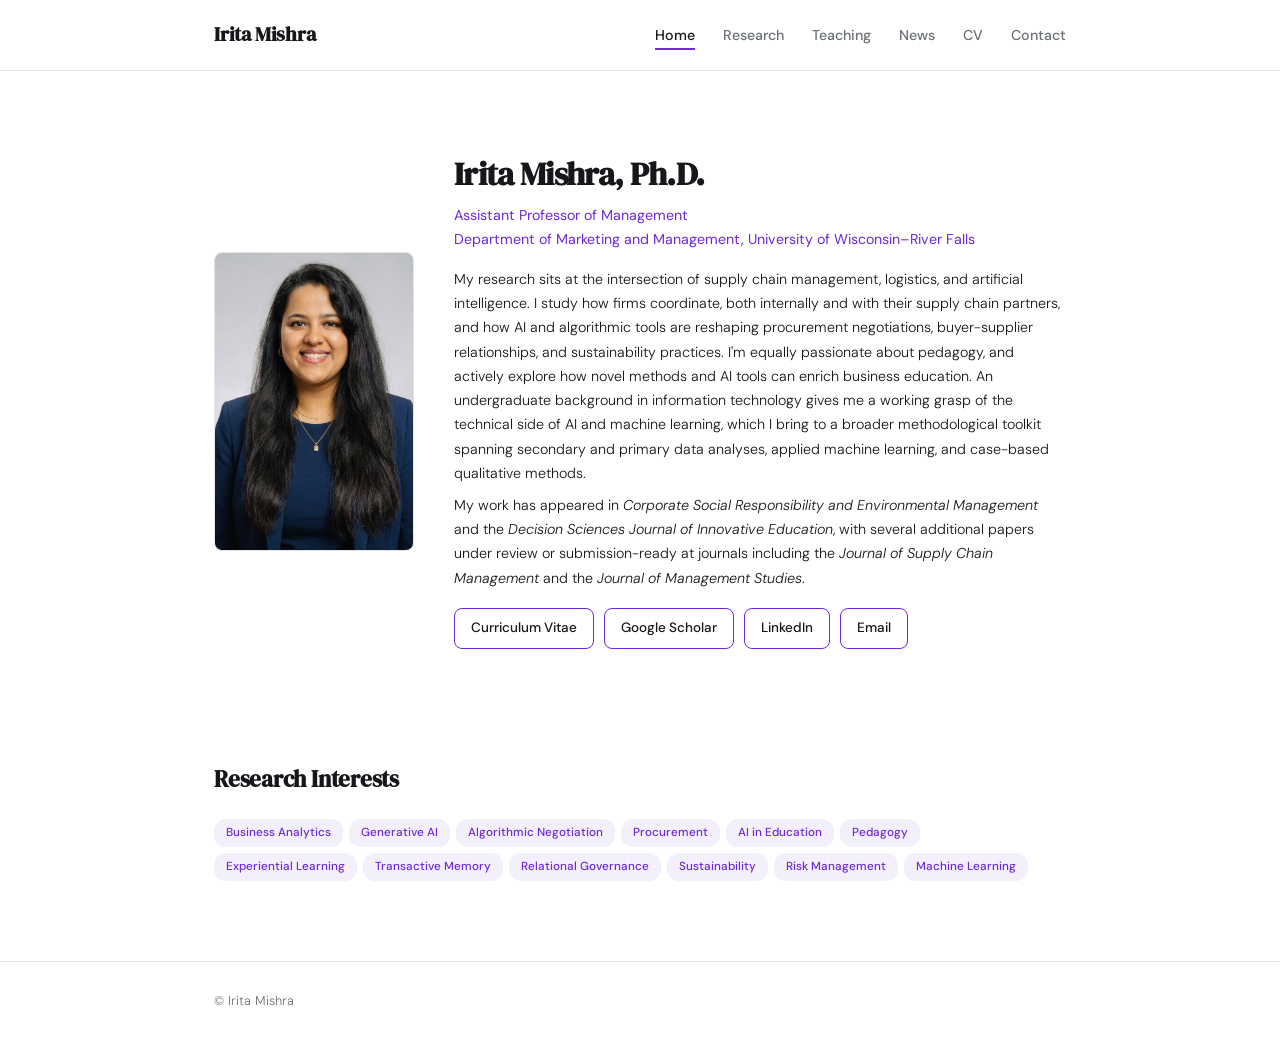
==== index.html @ dc0464f3 "Simplify homepage methods list, drop SEM mention Combine "secondary data analysis, primary data anal" ====
<!DOCTYPE html>
<html lang="en">
<head>
<meta charset="UTF-8">
<meta name="viewport" content="width=device-width, initial-scale=1.0">
<title>Irita Mishra</title>
<meta name="description" content="Irita Mishra, Assistant Professor of Marketing and Management at the University of Wisconsin–River Falls. Research on supply chain governance, transactive memory, and AI in procurement and education.">
<meta property="og:type" content="website">
<meta property="og:url" content="https://iritamishra.com/">
<meta property="og:title" content="Irita Mishra">
<meta property="og:description" content="Assistant Professor of Marketing and Management, University of Wisconsin–River Falls.">
<meta name="twitter:card" content="summary">
<meta name="twitter:title" content="Irita Mishra">
<meta name="twitter:description" content="Assistant Professor of Marketing and Management, University of Wisconsin–River Falls.">
<link rel="preconnect" href="https://fonts.googleapis.com">
<link rel="preconnect" href="https://fonts.gstatic.com" crossorigin>
<link href="https://fonts.googleapis.com/css2?family=DM+Sans:wght@300;400;500;600;700&family=DM+Serif+Display:ital@0;1&display=swap" rel="stylesheet">
<link rel="stylesheet" href="css/style.css">
<link rel="icon" type="image/x-icon" href="images/favicon.ico">
<link rel="icon" type="image/png" sizes="32x32" href="images/favicon-32x32.png">
<link rel="icon" type="image/png" sizes="16x16" href="images/favicon-16x16.png">
<link rel="apple-touch-icon" sizes="180x180" href="images/apple-touch-icon.png">
</head>
<body>

<header class="site-header">
  <div class="wrap">
    <a href="index.html" class="site-title">Irita Mishra</a>
    <button class="nav-toggle" aria-label="Toggle navigation">&#9776;</button>
    <nav class="main-nav">
      <ul>
        <li><a href="index.html" class="active">Home</a></li>
        <li><a href="research.html">Research</a></li>
        <li><a href="teaching.html">Teaching</a></li>
        <li><a href="news.html">News</a></li>
        <li><a href="cv.html">CV</a></li>
        <li><a href="contact.html">Contact</a></li>
      </ul>
    </nav>
  </div>
</header>

<main>
  <div class="wrap">
    <section class="hero">
      <img src="images/portrait.jpg?v=2" alt="Irita Mishra" class="portrait">
      <div>
        <h1>Irita Mishra, Ph.D.</h1>
        <p class="role">Assistant Professor of Management<br>Department of Marketing and Management, University of Wisconsin–River Falls</p>
        <p>
          My research sits at the intersection of supply chain
          management, logistics, and artificial intelligence. I study
          how firms coordinate, both internally and with their supply
          chain partners, and how AI and algorithmic tools are
          reshaping procurement negotiations, buyer-supplier
          relationships, and sustainability practices. I'm equally
          passionate about pedagogy, and actively explore how novel
          methods and AI tools can enrich business education. An
          undergraduate background in information technology gives me
          a working grasp of the technical side of AI and machine
          learning, which I bring to a broader methodological toolkit
          spanning secondary and primary data analyses, applied
          machine learning, and case-based qualitative methods.
        </p>
        <p>
          My work has appeared in <em>Corporate Social Responsibility and
          Environmental Management</em> and the <em>Decision Sciences
          Journal of Innovative Education</em>, with several additional
          papers under review or submission-ready at journals including
          the <em>Journal of Supply Chain Management</em> and the
          <em>Journal of Management Studies</em>.
        </p>
        <div class="links-row">
          <a href="cv.html">Curriculum Vitae</a>
          <a href="https://scholar.google.com/citations?user=cT0lLs0AAAAJ&hl=en" target="_blank" rel="noopener">Google Scholar</a>
          <a href="https://www.linkedin.com/in/iritamishra/" target="_blank" rel="noopener">LinkedIn</a>
          <a href="mailto:iritamishra@gmail.com">Email</a>
        </div>
      </div>
    </section>

    <section>
      <h2 class="section-title">Research Interests</h2>
      <div class="tag-row">
        <span class="tag">Business Analytics</span>
        <span class="tag">Generative AI</span>
        <span class="tag">Algorithmic Negotiation</span>
        <span class="tag">Procurement</span>
        <span class="tag">AI in Education</span>
        <span class="tag">Pedagogy</span>
        <span class="tag">Experiential Learning</span>
        <span class="tag">Transactive Memory</span>
        <span class="tag">Relational Governance</span>
        <span class="tag">Sustainability</span>
        <span class="tag">Risk Management</span>
        <span class="tag">Machine Learning</span>
      </div>
    </section>
  </div>
</main>

<footer>
  <div class="wrap">
    &copy; Irita Mishra
  </div>
</footer>

<script src="js/main.js"></script>
</body>
</html>
---- css/style.css ----
/* ---------- Design tokens ---------- */
:root {
  --bg: #ffffff;
  --bg-alt: #f6f6f7;         /* light grey, for neutral highlights */
  --bg-purple: #f4f0fb;      /* light purple, for accent highlights */
  --bg-card: #ffffff;
  --text: #16171a;
  --text-muted: #6b6f76;
  --accent: #6d28d9;      /* muted purple, editable */
  --accent-dark: #591db8;
  --border: #e4e5e8;
  --border-card: #e0d4f7;
  --serif: "DM Serif Display", Georgia, "Times New Roman", serif;
  --sans: "DM Sans", -apple-system, BlinkMacSystemFont, "Segoe UI", Helvetica, Arial, sans-serif;
  --max-width: 900px;
  --radius: 10px;
}

* {
  box-sizing: border-box;
  -webkit-tap-highlight-color: transparent;
  tap-highlight-color: transparent;
}

a, button, summary, details, .news-item, .pub-item, .course-item, .research-item {
  -webkit-tap-highlight-color: transparent;
}

a:focus:not(:focus-visible),
button:focus:not(:focus-visible) {
  outline: none;
}

html { scroll-behavior: smooth; font-size: 15px; }

body {
  margin: 0;
  background: var(--bg);
  color: var(--text);
  font-family: var(--sans);
  font-weight: 300;
  font-size: 0.95rem;
  line-height: 1.7;
  -webkit-font-smoothing: antialiased;
}

.wrap {
  max-width: var(--max-width);
  margin: 0 auto;
  padding: 0 24px;
}

a {
  color: var(--accent);
}

.eyebrow {
  display: block;
  font-family: var(--sans);
  font-size: 0.72rem;
  font-weight: 600;
  letter-spacing: 0.08em;
  text-transform: uppercase;
  color: var(--accent);
  margin: 0 0 10px;
}

/* ---------- Header / nav ---------- */
header.site-header {
  border-bottom: 1px solid var(--border);
  background: var(--bg);
  position: sticky;
  top: 0;
  z-index: 10;
}

.site-header .wrap {
  display: flex;
  align-items: center;
  justify-content: space-between;
  padding-top: 18px;
  padding-bottom: 18px;
}

.site-title {
  font-family: var(--serif);
  font-size: 1.32rem;
  font-weight: 700;
  color: var(--text);
  text-decoration: none;
  letter-spacing: -0.01em;
}

nav.main-nav ul {
  list-style: none;
  display: flex;
  gap: 28px;
  margin: 0;
  padding: 0;
}

nav.main-nav a {
  text-decoration: none;
  color: var(--text-muted);
  font-size: 0.95rem;
  font-weight: 500;
  padding-bottom: 4px;
  border-bottom: 2px solid transparent;
  transition: color 0.15s ease, border-color 0.15s ease;
}

nav.main-nav a:hover,
nav.main-nav a.active {
  color: var(--text);
  border-bottom-color: var(--accent);
}

.nav-toggle {
  display: none;
  background: none;
  border: none;
  font-size: 1.5rem;
  cursor: pointer;
  color: var(--text);
}

/* ---------- Hero (home page) ---------- */
.hero {
  padding: 64px 0 48px;
  display: grid;
  grid-template-columns: 200px 1fr;
  gap: 40px;
  align-items: center;
}

.hero img.portrait {
  width: 200px;
  height: auto;
  border-radius: 8px;
  object-fit: contain;
  background: var(--bg-alt);
  border: 1px solid var(--border);
}

.hero h1 {
  font-family: var(--serif);
  font-weight: 700;
  font-size: 2.2rem;
  margin: 0 0 10px;
  line-height: 1.15;
  letter-spacing: -0.02em;
}

.hero .role {
  color: var(--accent);
  font-size: 0.95rem;
  font-weight: 400;
  margin: 0 0 16px;
}

.hero p {
  margin: 0 0 8px;
}

.links-row {
  margin-top: 18px;
  display: flex;
  flex-wrap: wrap;
  gap: 10px;
}

.links-row a {
  display: inline-block;
  font-size: 0.9rem;
  font-weight: 500;
  text-decoration: none;
  color: var(--text);
  background: var(--bg);
  border: 1.5px solid var(--accent);
  padding: 8px 16px;
  border-radius: 8px;
  transition: background 0.2s ease, transform 0.2s ease, box-shadow 0.2s ease;
}

.links-row a:hover {
  background: var(--bg-purple);
  transform: translateY(-3px);
  box-shadow: 0 8px 16px rgba(109, 40, 217, 0.15);
}

.links-row a:active {
  background: var(--bg-purple);
  transform: translateY(-1px);
}

/* ---------- Section styling ---------- */
main {
  padding: 20px 0 80px;
}

section + section {
  margin-top: 64px;
}

h2.section-title {
  font-family: var(--serif);
  font-weight: 700;
  font-size: 1.5rem;
  margin: 0 0 20px;
  letter-spacing: -0.01em;
}

.section-intro {
  color: var(--text-muted);
  margin: 14px 0 24px;
  max-width: 640px;
}

.page-header {
  padding: 28px 0 16px;
}

.page-header h1 {
  font-family: var(--serif);
  font-weight: 700;
  font-size: 1.9rem;
  margin: 0 0 12px;
  letter-spacing: -0.02em;
}

.page-header p {
  color: var(--text-muted);
  max-width: 640px;
}

.tag-row {
  margin-top: 10px;
  display: flex;
  flex-wrap: wrap;
  gap: 6px;
}

.tag {
  font-size: 0.78rem;
  font-weight: 500;
  color: var(--accent);
  background: var(--bg-purple);
  padding: 4px 12px;
  border-radius: 12px;
}


/* ---------- Publications ---------- */
.pub-year {
  font-family: var(--serif);
  font-weight: 700;
  font-size: 1.1rem;
  color: var(--text);
  margin: 32px 0 10px;
}

.pub-year:first-of-type { margin-top: 0; }

.pub-item {
  padding: 22px 26px;
  margin-bottom: 14px;
  background: var(--bg-card);
  border: 1px solid var(--border-card);
  border-radius: var(--radius);
  transition: border-color 0.2s ease, box-shadow 0.2s ease, transform 0.2s ease;
}

.pub-item:hover {
  border-color: var(--accent);
  box-shadow: 0 10px 22px rgba(109, 40, 217, 0.14);
  transform: translateY(-4px);
}

.pub-item:last-child { margin-bottom: 0; }

.pub-item .pub-title {
  font-family: var(--serif);
  font-weight: 700;
  font-size: 0.98rem;
  margin: 0 0 6px;
}

.pub-item .pub-meta {
  color: var(--text-muted);
  font-size: 0.92rem;
  margin: 0 0 6px;
}

.pub-item .pub-links {
  margin-top: 10px;
}

.pub-item .pub-links a {
  display: inline-block;
  font-size: 0.82rem;
  font-weight: 500;
  margin-right: 10px;
  color: var(--accent);
  background: var(--bg-purple);
  text-decoration: none;
  padding: 5px 12px;
  border-radius: 6px;
  transition: background 0.15s ease;
}

.pub-item .pub-links a:hover { background: var(--accent); color: #ffffff; text-decoration: none; }

details.abstract summary {
  cursor: pointer;
  list-style: none;
}

details.abstract summary::-webkit-details-marker {
  display: none;
}

details.abstract summary::marker {
  display: none;
}

.pub-item details.abstract summary .pub-title {
  margin-bottom: 4px;
}

.course-item details.abstract summary h3 {
  margin-bottom: 4px;
}

details.abstract .dropdown-arrow {
  display: inline-flex;
  align-items: center;
  justify-content: center;
  width: 20px;
  height: 20px;
  margin-left: 8px;
  vertical-align: middle;
  border-radius: 50%;
  background: rgba(109, 40, 217, 0.1);
  color: var(--accent);
  transition: transform 0.15s ease, background 0.15s ease;
}

details.abstract .dropdown-arrow svg {
  width: 11px;
  height: 11px;
  fill: none;
  stroke: currentColor;
  stroke-width: 2.2;
  stroke-linecap: round;
  stroke-linejoin: round;
}

details.abstract summary:hover .dropdown-arrow {
  background: rgba(109, 40, 217, 0.18);
}

details.abstract[open] .dropdown-arrow {
  transform: rotate(180deg);
}

details.abstract .abstract-body {
  margin-top: 8px;
}

details.abstract .abstract-body p {
  margin: 0;
  color: var(--text-muted);
  font-size: 0.92rem;
}

.pub-status {
  display: inline-block;
  font-size: 0.75rem;
  padding: 2px 8px;
  border-radius: 10px;
  background: var(--bg-alt);
  color: var(--text-muted);
  margin-left: 8px;
}

/* ---------- Teaching ---------- */
.course-grid {
  display: grid;
  grid-template-columns: 1fr 1fr;
  gap: 16px 20px;
}

.course-item {
  padding: 18px 24px;
  margin-bottom: 12px;
  background: var(--bg-card);
  border: 1px solid var(--border-card);
  border-radius: var(--radius);
  transition: border-color 0.2s ease, box-shadow 0.2s ease, transform 0.2s ease;
}

.course-grid .course-item { margin-bottom: 0; }

.course-item:hover {
  border-color: var(--accent);
  box-shadow: 0 10px 22px rgba(109, 40, 217, 0.14);
  transform: translateY(-4px);
}

.course-item:last-child { margin-bottom: 0; }

.course-item h3 {
  font-family: var(--serif);
  font-weight: 700;
  margin: 0 0 4px;
  font-size: 0.98rem;
}

.course-item .course-meta {
  color: var(--text-muted);
  font-size: 0.9rem;
}

/* ---------- CV page ---------- */
.cv-block {
  margin-bottom: 28px;
  padding: 28px 32px;
  background: var(--bg-card);
  border: 1px solid var(--border-card);
  border-radius: var(--radius);
}

.cv-block h2.section-title { margin-bottom: 6px; }

.cv-entry {
  display: grid;
  grid-template-columns: 195px 1fr;
  gap: 16px;
  padding: 14px 0;
  border-top: 1px solid var(--border);
}

.cv-block .cv-entry:first-of-type { border-top: none; }

.cv-entry .cv-date {
  display: inline-block;
  align-self: start;
  width: fit-content;
  max-width: 100%;
  color: var(--accent-dark);
  background: var(--bg-purple);
  font-size: 0.78rem;
  font-weight: 600;
  line-height: 1.3;
  padding: 5px 12px;
  border-radius: 999px;
  white-space: nowrap;
}

.cv-entry .cv-detail {
  min-width: 0;
}

.cv-entry .cv-detail:has(.cv-logo) {
  display: flex;
  align-items: flex-start;
  gap: 14px;
}

.cv-entry .cv-detail .cv-logo {
  width: 56px;
  height: 56px;
  object-fit: contain;
  flex-shrink: 0;
  border-radius: 6px;
  border: 1px solid var(--border);
  background: #ffffff;
  padding: 4px;
}

.cv-entry .cv-detail .cv-detail-text { flex: 1; min-width: 0; }

.cv-entry .cv-detail-text strong,
.cv-entry .cv-detail > strong {
  display: block;
  font-weight: 600;
  margin-bottom: 3px;
}

.cv-entry .cv-detail ul.cv-list {
  margin: 0;
  padding: 0;
  list-style: none;
}

.cv-entry .cv-detail ul.cv-list li {
  position: relative;
  padding-left: 16px;
  margin-bottom: 7px;
  color: var(--text-muted);
  font-size: 0.92rem;
  line-height: 1.5;
}

.cv-entry .cv-detail ul.cv-list li:last-child { margin-bottom: 0; }

.cv-entry .cv-detail ul.cv-list li::before {
  content: "";
  position: absolute;
  left: 0;
  top: 0.55em;
  width: 5px;
  height: 5px;
  border-radius: 50%;
  background: var(--accent);
}

.cv-entry .cv-detail-text span,
.cv-entry .cv-detail > span {
  display: block;
  color: var(--text-muted);
  font-size: 0.92rem;
  line-height: 1.5;
}

.download-btn {
  display: inline-block;
  margin-top: 6px;
  background: var(--accent);
  color: #fff;
  text-decoration: none;
  padding: 10px 22px;
  border-radius: 8px;
  font-weight: 500;
  font-size: 0.92rem;
  transition: background 0.2s ease, transform 0.2s ease, box-shadow 0.2s ease;
}

.download-btn:hover {
  background: var(--accent-dark);
  transform: translateY(-3px);
  box-shadow: 0 8px 16px rgba(109, 40, 217, 0.25);
}

.download-btn:active { transform: translateY(-1px); }

/* ---------- Contact ---------- */
.contact-grid {
  display: grid;
  grid-template-columns: 1fr 1fr;
  gap: 32px;
}

.contact-grid h3 {
  font-family: var(--sans);
  margin: 0 0 8px;
  color: var(--accent);
  text-transform: uppercase;
  letter-spacing: 0.08em;
  font-weight: 600;
  font-size: 0.72rem;
}

.contact-grid p { margin: 0 0 4px; }

/* ---------- News ---------- */
.news-item {
  display: flex;
  gap: 20px;
  padding: 22px 24px;
  margin-bottom: 14px;
  background: var(--bg-card);
  border: 1px solid var(--border-card);
  border-radius: var(--radius);
  transition: border-color 0.2s ease, box-shadow 0.2s ease, transform 0.2s ease;
}

.news-item:hover {
  border-color: var(--accent);
  box-shadow: 0 10px 22px rgba(109, 40, 217, 0.14);
  transform: translateY(-4px);
}

.news-item:last-child { margin-bottom: 0; }

.news-item .news-thumb {
  width: 100px;
  height: 100px;
  flex-shrink: 0;
  border-radius: 8px;
  object-fit: cover;
  padding: 8px;
  background: var(--bg-alt);
  border: 1px solid var(--border);
}

.news-item .news-thumb.news-thumb-logo {
  object-fit: contain;
  padding: 16px;
  background: #ffffff;
}

.news-item .news-body { flex: 1; min-width: 0; }

.news-item .news-date {
  display: block;
  color: var(--text-muted);
  font-size: 0.82rem;
  margin-bottom: 4px;
}

.news-item h3 {
  font-family: var(--serif);
  font-weight: 700;
  margin: 0 0 6px;
  font-size: 1.02rem;
}

.news-item p {
  margin: 0 0 8px;
  color: var(--text-muted);
}

.news-item .news-link {
  font-size: 0.85rem;
  text-decoration: none;
}

.news-item .news-link:hover { text-decoration: underline; }

/* ---------- Footer ---------- */
footer {
  border-top: 1px solid var(--border);
  padding: 28px 0;
  color: var(--text-muted);
  font-size: 0.85rem;
}

/* ---------- Responsive ---------- */
@media (max-width: 640px) {
  .hero {
    grid-template-columns: 1fr;
    text-align: center;
    padding-top: 40px;
  }
  .hero img.portrait { margin: 0 auto; }
  .hero h1 { font-size: 1.7rem; }
  .page-header h1 { font-size: 1.55rem; }
  .links-row { justify-content: center; }

  .nav-toggle { display: block; }

  nav.main-nav {
    position: absolute;
    top: 100%;
    left: 0;
    right: 0;
    background: var(--bg);
    border-bottom: 1px solid transparent;
    max-height: 0;
    overflow: hidden;
    opacity: 0;
    transform: translateY(-6px);
    pointer-events: none;
    transition: max-height 0.35s cubic-bezier(0.4, 0, 0.2, 1),
                opacity 0.25s ease,
                transform 0.3s cubic-bezier(0.4, 0, 0.2, 1),
                border-color 0.35s ease;
  }

  nav.main-nav.open {
    max-height: 320px;
    opacity: 1;
    transform: translateY(0);
    pointer-events: auto;
    border-bottom-color: var(--border);
  }

  nav.main-nav ul {
    flex-direction: column;
    padding: 12px 24px 20px;
    gap: 16px;
  }

  .cv-entry { grid-template-columns: 1fr; gap: 2px; }
  .cv-entry .cv-date { margin-bottom: 8px; }

  .course-grid { display: block; }
  .course-grid .course-item { margin-bottom: 12px; }
  .course-grid .course-item:last-child { margin-bottom: 0; }
  .contact-grid { grid-template-columns: 1fr; }

  .news-item { flex-direction: column; }
  .news-item .news-thumb { width: 100%; height: auto; aspect-ratio: 1 / 1; }
  .news-item .news-thumb.news-thumb-logo { width: 160px; height: 100px; aspect-ratio: auto; }
}
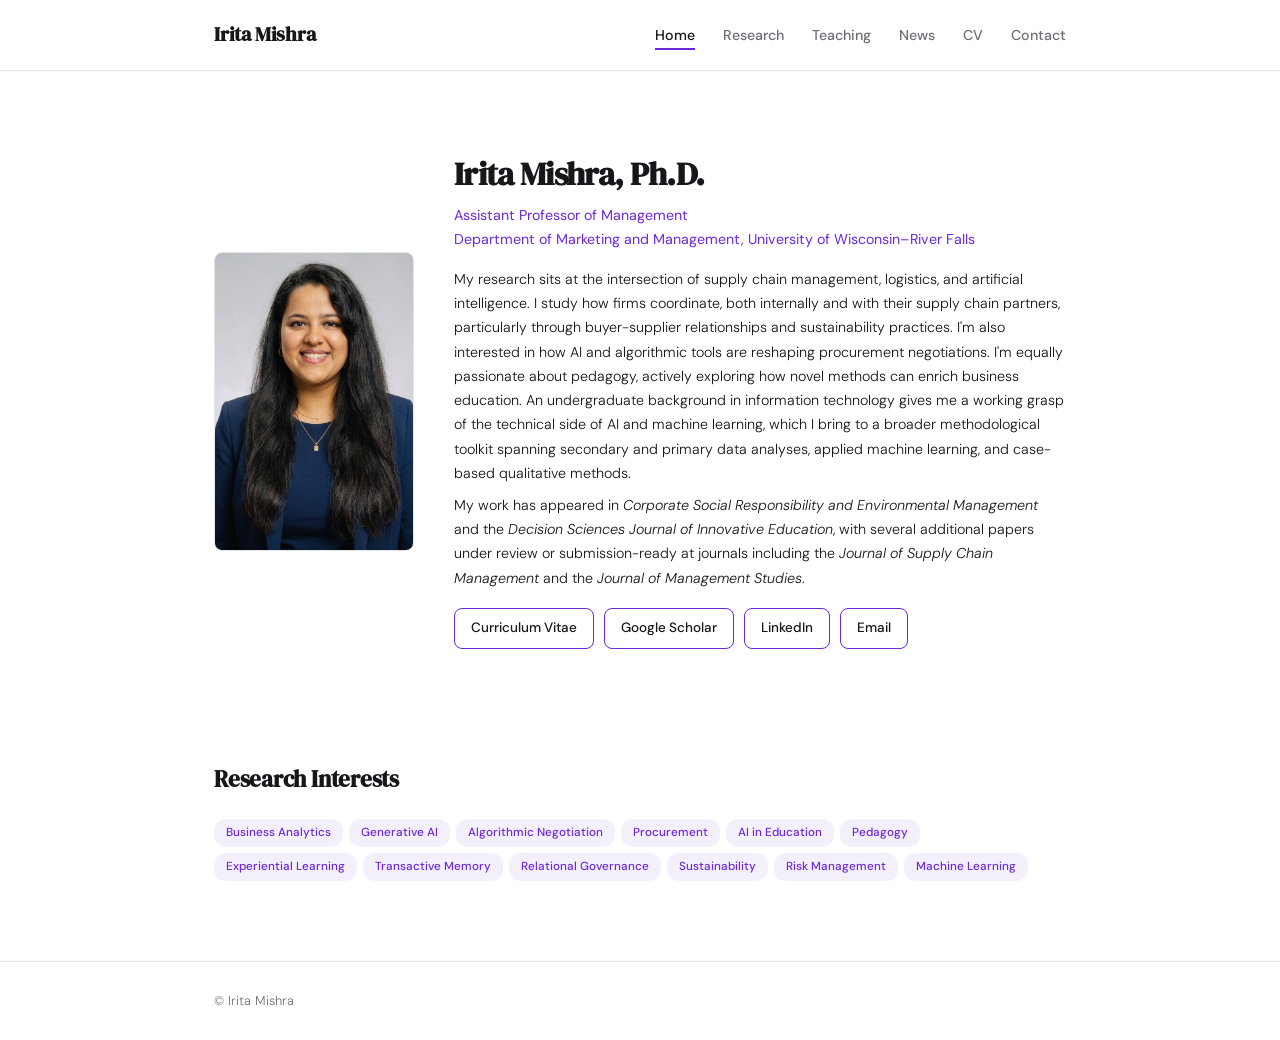
==== commit 7833e422: "Split homepage intro sentence, trim redundant AI mentions - Split the firm-coordination/AI-procureme" ====
--- a/index.html
+++ b/index.html
@@ -51,16 +51,17 @@
           My research sits at the intersection of supply chain
           management, logistics, and artificial intelligence. I study
           how firms coordinate, both internally and with their supply
-          chain partners, and how AI and algorithmic tools are
-          reshaping procurement negotiations, buyer-supplier
-          relationships, and sustainability practices. I'm equally
-          passionate about pedagogy, and actively explore how novel
-          methods and AI tools can enrich business education. An
-          undergraduate background in information technology gives me
-          a working grasp of the technical side of AI and machine
-          learning, which I bring to a broader methodological toolkit
-          spanning secondary and primary data analyses, applied
-          machine learning, and case-based qualitative methods.
+          chain partners, particularly through buyer-supplier
+          relationships and sustainability practices. I'm also
+          interested in how AI and algorithmic tools are reshaping
+          procurement negotiations. I'm equally passionate about
+          pedagogy, actively exploring how novel methods can enrich
+          business education. An undergraduate background in
+          information technology gives me a working grasp of the
+          technical side of AI and machine learning, which I bring to
+          a broader methodological toolkit spanning secondary and
+          primary data analyses, applied machine learning, and
+          case-based qualitative methods.
         </p>
         <p>
           My work has appeared in <em>Corporate Social Responsibility and
--- a/css/style.css
+++ b/css/style.css
@@ -438,6 +438,7 @@
   gap: 16px;
   padding: 14px 0;
   border-top: 1px solid var(--border);
+  scroll-margin-top: 84px;
 }
 
 .cv-block .cv-entry:first-of-type { border-top: none; }
@@ -548,20 +549,46 @@
 .contact-grid {
   display: grid;
   grid-template-columns: 1fr 1fr;
-  gap: 32px;
-}
-
-.contact-grid h3 {
+  gap: 20px;
+  align-items: start;
+}
+
+.contact-col {
+  display: flex;
+  flex-direction: column;
+  gap: 20px;
+}
+
+.contact-card {
+  padding: 28px 32px;
+  background: var(--bg-card);
+  border: 1px solid var(--border-card);
+  border-radius: var(--radius);
+  transition: border-color 0.2s ease, box-shadow 0.2s ease, transform 0.2s ease;
+}
+
+.contact-card:hover {
+  border-color: var(--accent);
+  box-shadow: 0 10px 22px rgba(109, 40, 217, 0.14);
+  transform: translateY(-4px);
+}
+
+.contact-card h3 {
+  display: inline-block;
   font-family: var(--sans);
-  margin: 0 0 8px;
-  color: var(--accent);
+  margin: 0 0 14px;
+  color: var(--accent-dark);
+  background: var(--bg-purple);
   text-transform: uppercase;
   letter-spacing: 0.08em;
   font-weight: 600;
   font-size: 0.72rem;
-}
-
-.contact-grid p { margin: 0 0 4px; }
+  padding: 5px 12px;
+  border-radius: 999px;
+}
+
+.contact-card p { margin: 0 0 4px; }
+.contact-card p:last-child { margin-bottom: 0; }
 
 /* ---------- News ---------- */
 .news-item {
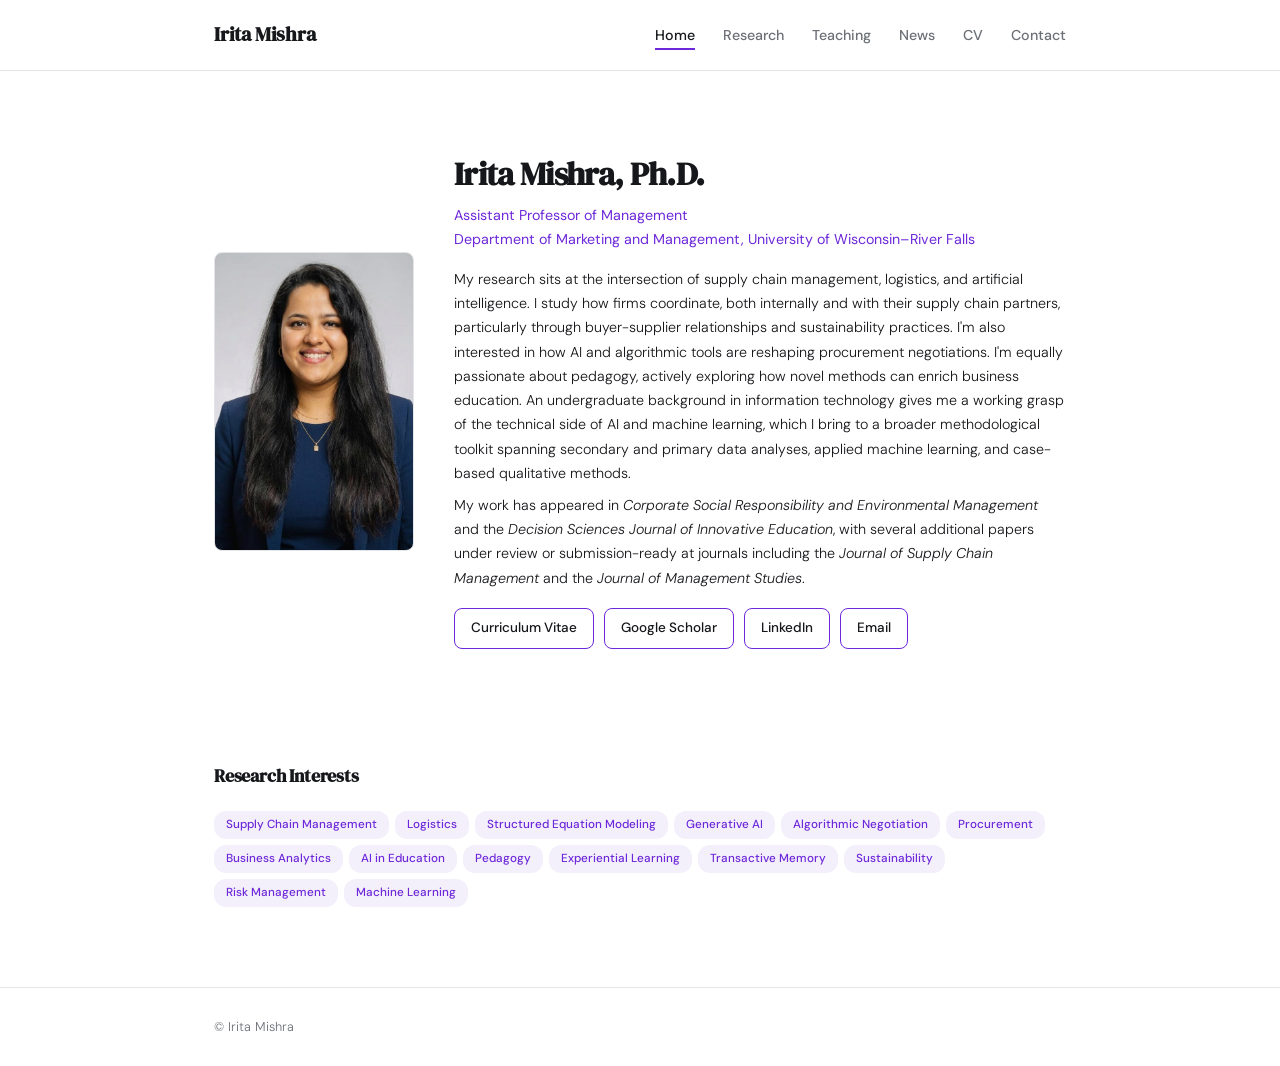
==== commit 9596d332: "Shrink subheadings; update Research Interests pills - h2.section-title (Education, Research Interest" ====
--- a/index.html
+++ b/index.html
@@ -83,15 +83,17 @@
     <section>
       <h2 class="section-title">Research Interests</h2>
       <div class="tag-row">
-        <span class="tag">Business Analytics</span>
+        <span class="tag">Supply Chain Management</span>
+        <span class="tag">Logistics</span>
+        <span class="tag">Structured Equation Modeling</span>
         <span class="tag">Generative AI</span>
         <span class="tag">Algorithmic Negotiation</span>
         <span class="tag">Procurement</span>
+        <span class="tag">Business Analytics</span>
         <span class="tag">AI in Education</span>
         <span class="tag">Pedagogy</span>
         <span class="tag">Experiential Learning</span>
         <span class="tag">Transactive Memory</span>
-        <span class="tag">Relational Governance</span>
         <span class="tag">Sustainability</span>
         <span class="tag">Risk Management</span>
         <span class="tag">Machine Learning</span>
--- a/css/style.css
+++ b/css/style.css
@@ -205,7 +205,7 @@
 h2.section-title {
   font-family: var(--serif);
   font-weight: 700;
-  font-size: 1.5rem;
+  font-size: 1.2rem;
   margin: 0 0 20px;
   letter-spacing: -0.01em;
 }
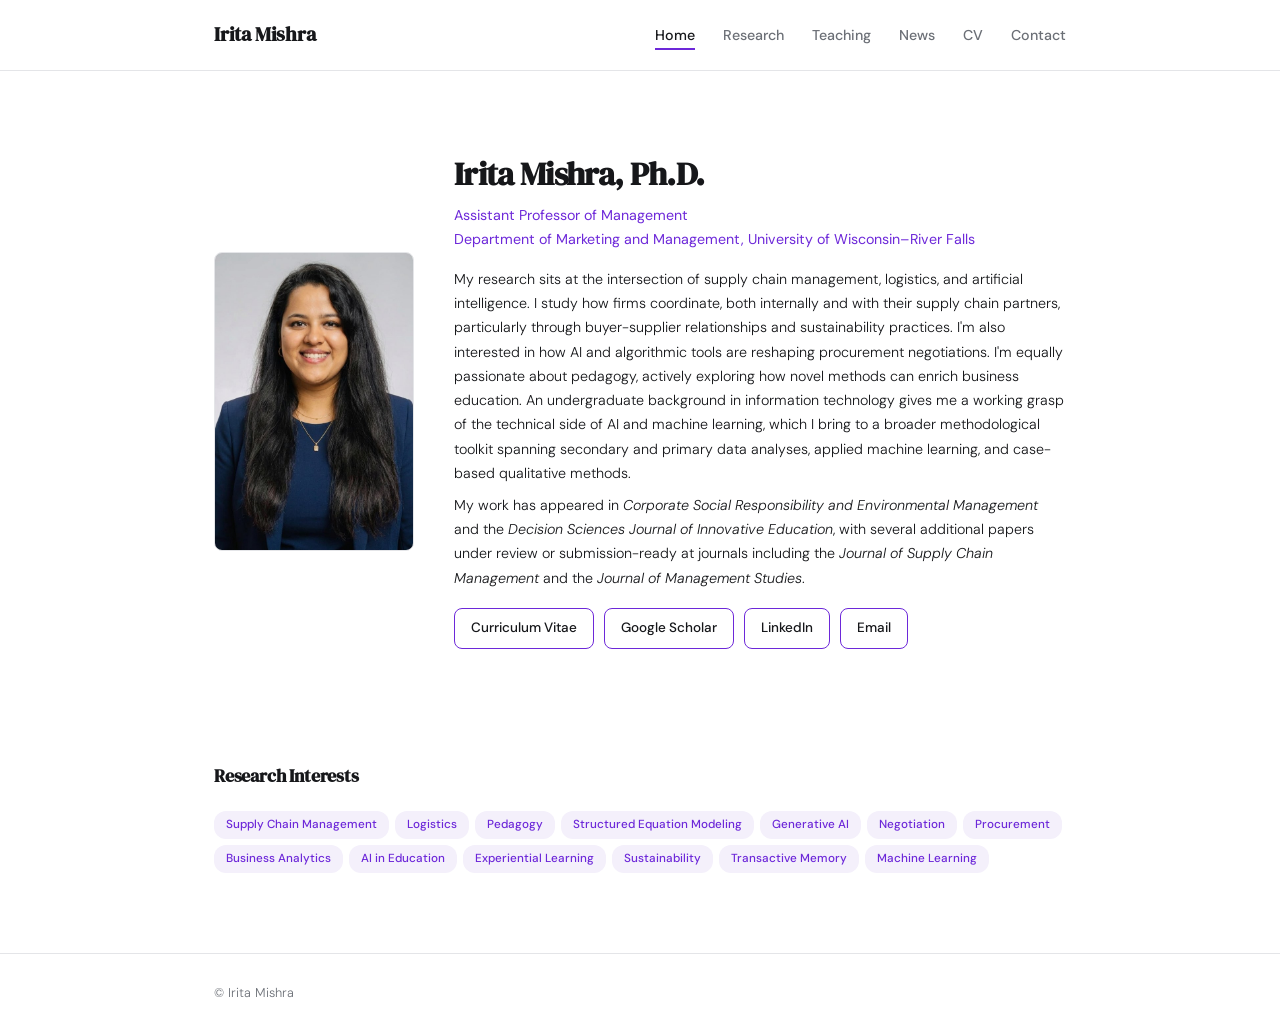
==== commit 4d20ca53: "Reorder and trim Research Interests pills further - Remove Risk Management - Rename "Algorithmic Neg" ====
--- a/index.html
+++ b/index.html
@@ -85,17 +85,16 @@
       <div class="tag-row">
         <span class="tag">Supply Chain Management</span>
         <span class="tag">Logistics</span>
+        <span class="tag">Pedagogy</span>
         <span class="tag">Structured Equation Modeling</span>
         <span class="tag">Generative AI</span>
-        <span class="tag">Algorithmic Negotiation</span>
+        <span class="tag">Negotiation</span>
         <span class="tag">Procurement</span>
         <span class="tag">Business Analytics</span>
         <span class="tag">AI in Education</span>
-        <span class="tag">Pedagogy</span>
         <span class="tag">Experiential Learning</span>
+        <span class="tag">Sustainability</span>
         <span class="tag">Transactive Memory</span>
-        <span class="tag">Sustainability</span>
-        <span class="tag">Risk Management</span>
         <span class="tag">Machine Learning</span>
       </div>
     </section>
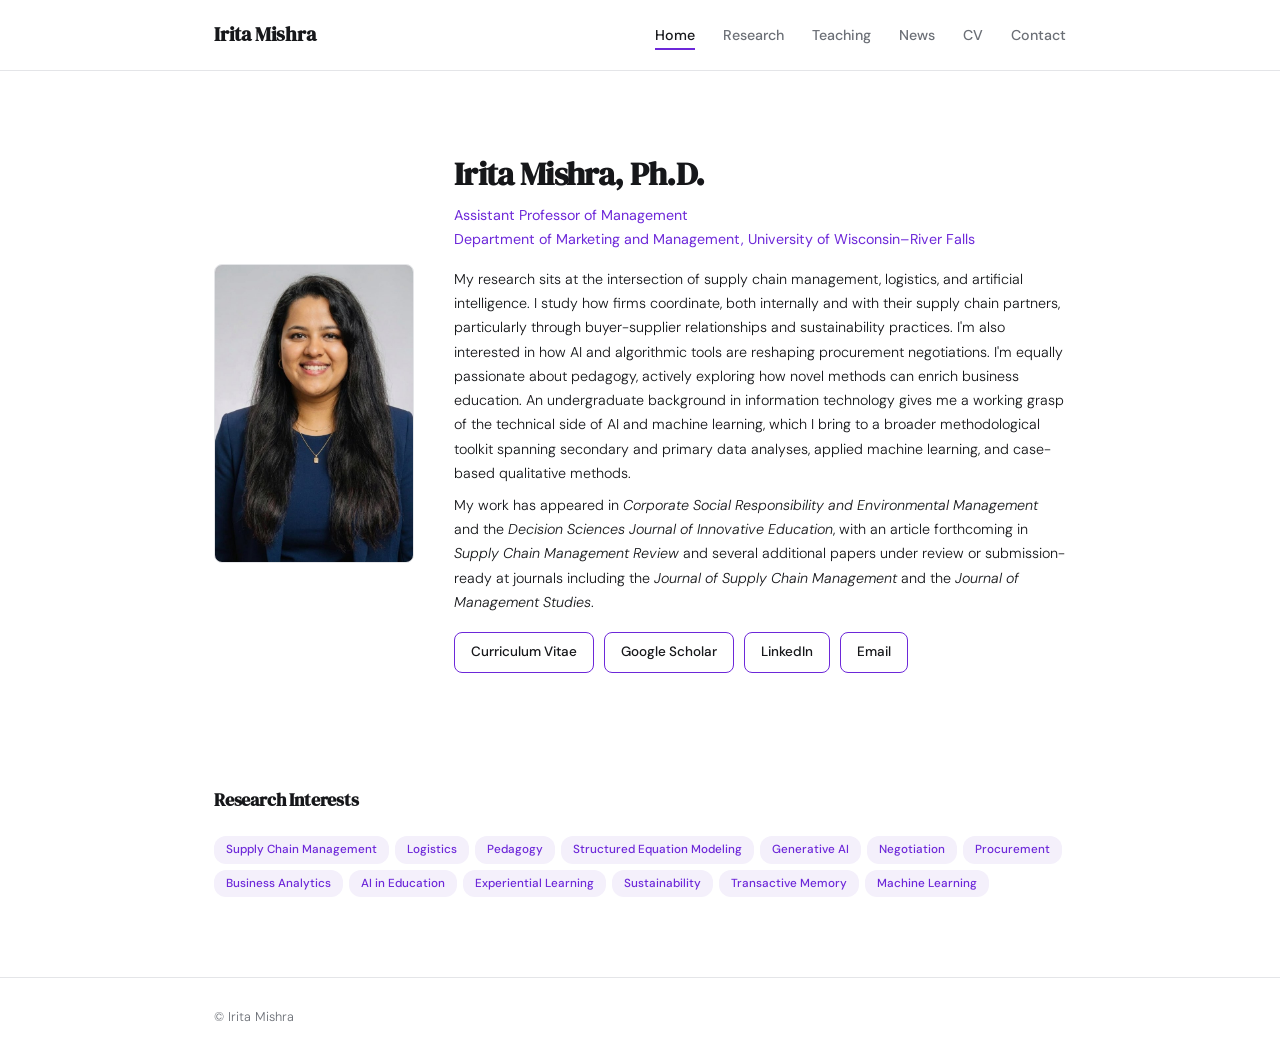
==== commit 4c90644a: "Update site for new CV: new PDF, SCMR article, DSI nomination, new working paper - Point all CV link" ====
--- a/index.html
+++ b/index.html
@@ -4,7 +4,8 @@
 <meta charset="UTF-8">
 <meta name="viewport" content="width=device-width, initial-scale=1.0">
 <title>Irita Mishra</title>
-<meta name="description" content="Irita Mishra, Assistant Professor of Marketing and Management at the University of Wisconsin–River Falls. Research on supply chain governance, transactive memory, and AI in procurement and education.">
+<meta name="description" content="Irita Mishra, Ph.D., Assistant Professor at UW-River Falls, researching supply chain coordination, AI in procurement, and business education.">
+<link rel="canonical" href="https://iritamishra.com/">
 <meta property="og:type" content="website">
 <meta property="og:url" content="https://iritamishra.com/">
 <meta property="og:title" content="Irita Mishra">
@@ -66,7 +67,8 @@
         <p>
           My work has appeared in <em>Corporate Social Responsibility and
           Environmental Management</em> and the <em>Decision Sciences
-          Journal of Innovative Education</em>, with several additional
+          Journal of Innovative Education</em>, with an article forthcoming in
+          <em>Supply Chain Management Review</em> and several additional
           papers under review or submission-ready at journals including
           the <em>Journal of Supply Chain Management</em> and the
           <em>Journal of Management Studies</em>.
--- a/css/style.css
+++ b/css/style.css
@@ -1,3 +1,14 @@
+/* ---------- Page transitions ---------- */
+@view-transition {
+  navigation: auto;
+}
+
+::view-transition-old(root),
+::view-transition-new(root) {
+  animation-duration: 0.32s;
+  animation-timing-function: ease-in-out;
+}
+
 /* ---------- Design tokens ---------- */
 :root {
   --bg: #ffffff;
@@ -22,7 +33,7 @@
   tap-highlight-color: transparent;
 }
 
-a, button, summary, details, .news-item, .pub-item, .course-item, .research-item {
+a, button, summary, details, .news-item, .pub-item, .course-item {
   -webkit-tap-highlight-color: transparent;
 }
 
@@ -52,17 +63,6 @@
 
 a {
   color: var(--accent);
-}
-
-.eyebrow {
-  display: block;
-  font-family: var(--sans);
-  font-size: 0.72rem;
-  font-weight: 600;
-  letter-spacing: 0.08em;
-  text-transform: uppercase;
-  color: var(--accent);
-  margin: 0 0 10px;
 }
 
 /* ---------- Header / nav ---------- */
@@ -249,17 +249,7 @@
   border-radius: 12px;
 }
 
-
 /* ---------- Publications ---------- */
-.pub-year {
-  font-family: var(--serif);
-  font-weight: 700;
-  font-size: 1.1rem;
-  color: var(--text);
-  margin: 32px 0 10px;
-}
-
-.pub-year:first-of-type { margin-top: 0; }
 
 .pub-item {
   padding: 22px 26px;
@@ -291,11 +281,11 @@
   margin: 0 0 6px;
 }
 
-.pub-item .pub-links {
+.pub-links {
   margin-top: 10px;
 }
 
-.pub-item .pub-links a {
+.pub-links a {
   display: inline-block;
   font-size: 0.82rem;
   font-weight: 500;
@@ -308,7 +298,7 @@
   transition: background 0.15s ease;
 }
 
-.pub-item .pub-links a:hover { background: var(--accent); color: #ffffff; text-decoration: none; }
+.pub-links a:hover { background: var(--accent); color: #ffffff; text-decoration: none; }
 
 details.abstract summary {
   cursor: pointer;
@@ -625,6 +615,18 @@
   object-fit: contain;
   padding: 16px;
   background: #ffffff;
+}
+
+.news-item .news-thumb.news-thumb-text {
+  display: flex;
+  align-items: center;
+  justify-content: center;
+  font-family: var(--serif);
+  font-weight: 700;
+  font-size: 1.1rem;
+  letter-spacing: 0.04em;
+  color: var(--accent-dark);
+  background: var(--bg-purple);
 }
 
 .news-item .news-body { flex: 1; min-width: 0; }
@@ -718,6 +720,5 @@
   .contact-grid { grid-template-columns: 1fr; }
 
   .news-item { flex-direction: column; }
-  .news-item .news-thumb { width: 100%; height: auto; aspect-ratio: 1 / 1; }
-  .news-item .news-thumb.news-thumb-logo { width: 160px; height: 100px; aspect-ratio: auto; }
-}
+  .news-item .news-thumb { width: 160px; height: 100px; aspect-ratio: auto; }
+}
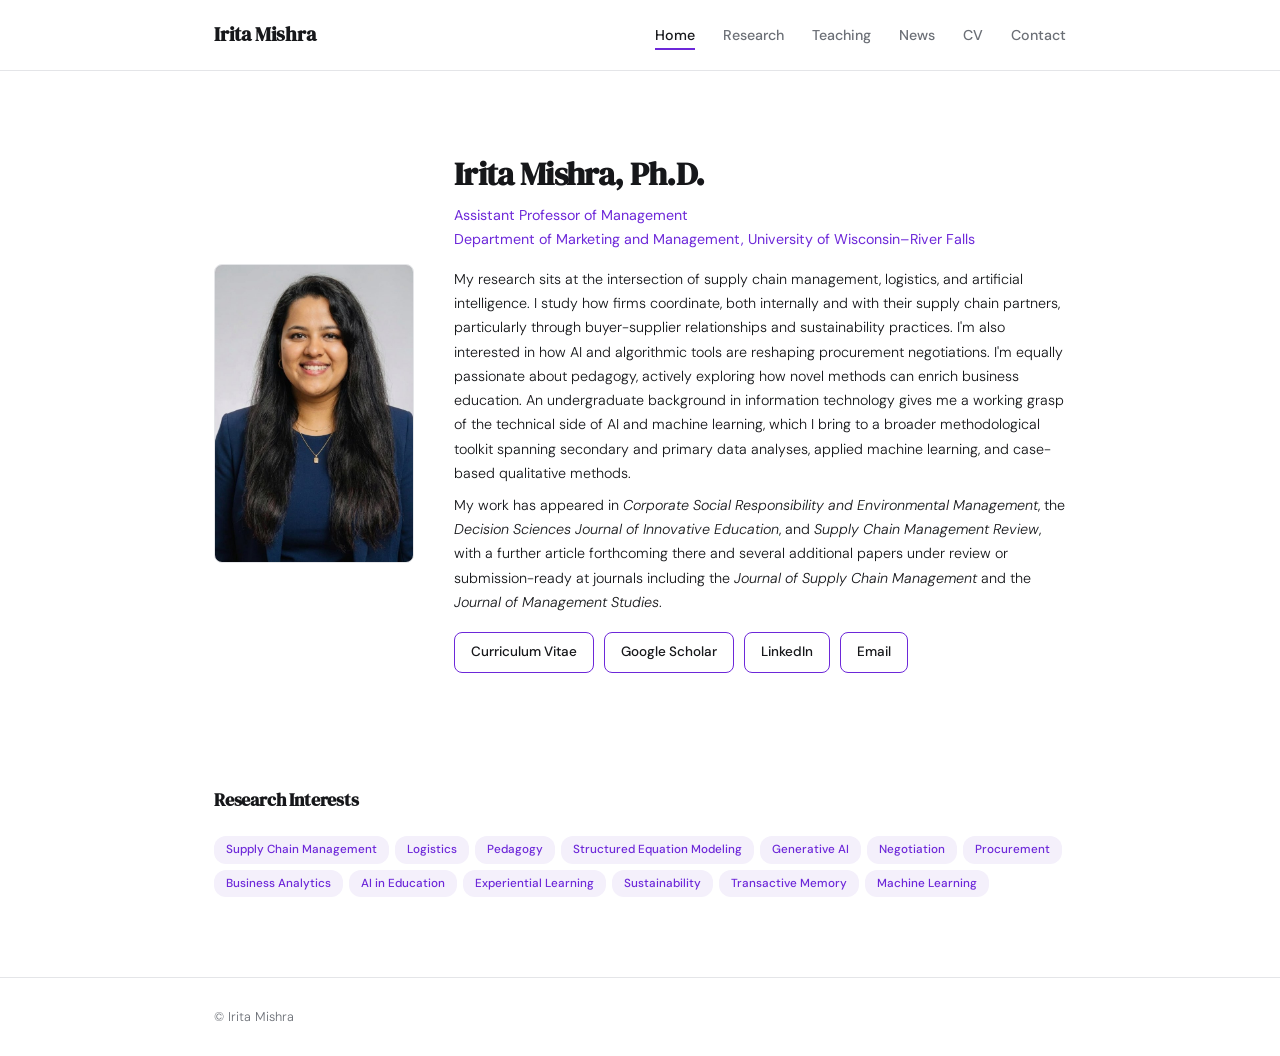
==== commit 5821db27: "Add published SCMR article (North Dakota State Mill) Research (expandable entry with ABDC: B and art" ====
--- a/index.html
+++ b/index.html
@@ -66,9 +66,10 @@
         </p>
         <p>
           My work has appeared in <em>Corporate Social Responsibility and
-          Environmental Management</em> and the <em>Decision Sciences
-          Journal of Innovative Education</em>, with an article forthcoming in
-          <em>Supply Chain Management Review</em> and several additional
+          Environmental Management</em>, the <em>Decision Sciences
+          Journal of Innovative Education</em>, and
+          <em>Supply Chain Management Review</em>, with a further article
+          forthcoming there and several additional
           papers under review or submission-ready at journals including
           the <em>Journal of Supply Chain Management</em> and the
           <em>Journal of Management Studies</em>.
--- a/css/style.css
+++ b/css/style.css
@@ -617,17 +617,7 @@
   background: #ffffff;
 }
 
-.news-item .news-thumb.news-thumb-text {
-  display: flex;
-  align-items: center;
-  justify-content: center;
-  font-family: var(--serif);
-  font-weight: 700;
-  font-size: 1.1rem;
-  letter-spacing: 0.04em;
-  color: var(--accent-dark);
-  background: var(--bg-purple);
-}
+.news-item .news-thumb.news-thumb-wordmark { padding: 8px; }
 
 .news-item .news-body { flex: 1; min-width: 0; }
 
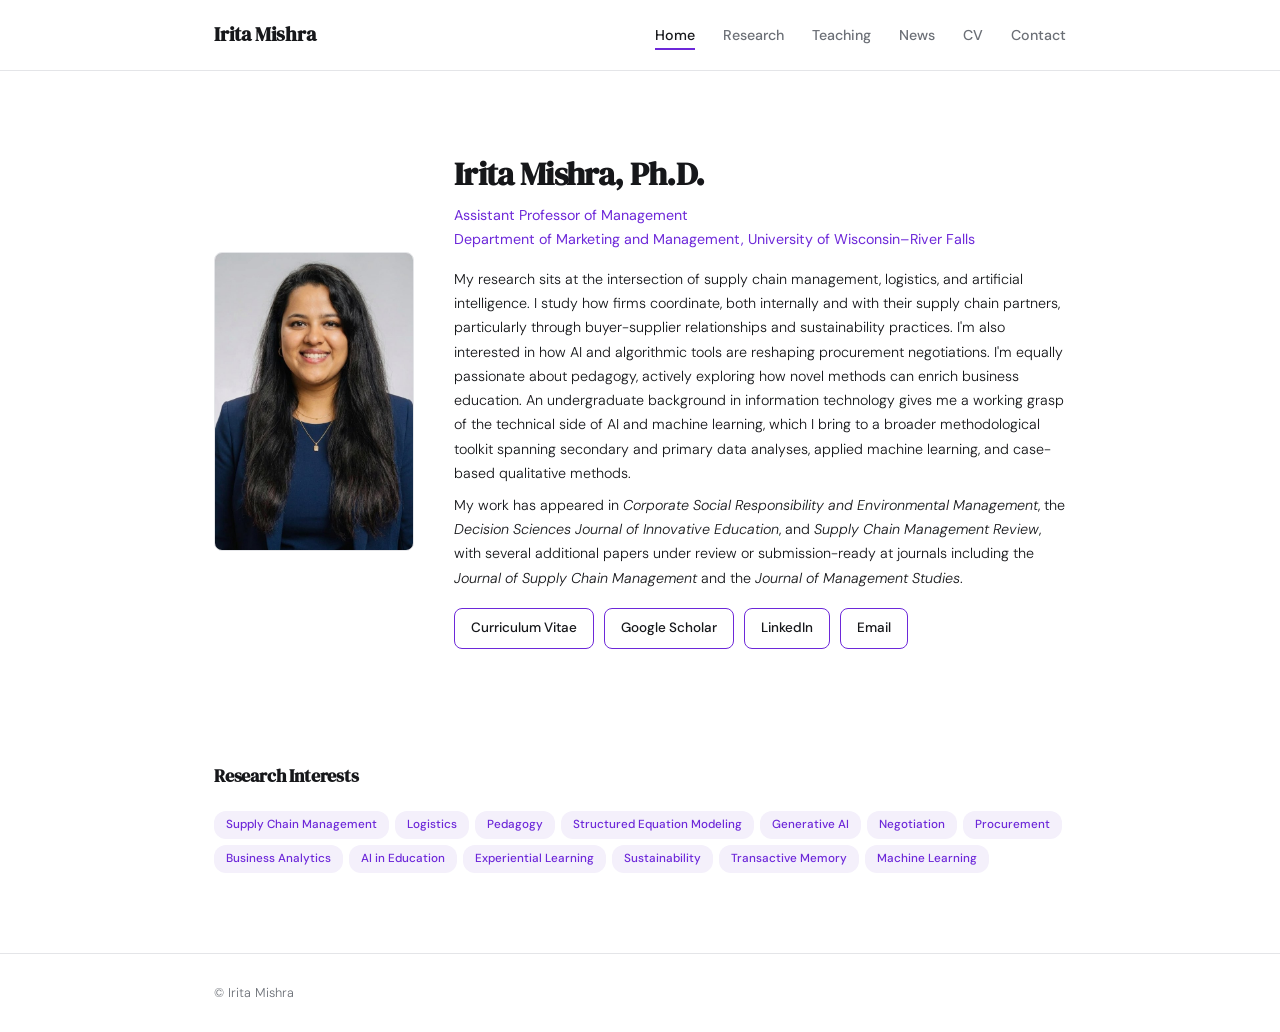
==== commit 1af0c27f: "Mark Credit Limit article published; sync latest CV edits - SCMR "Give your Procurement AI a Credit " ====
--- a/index.html
+++ b/index.html
@@ -68,8 +68,7 @@
           My work has appeared in <em>Corporate Social Responsibility and
           Environmental Management</em>, the <em>Decision Sciences
           Journal of Innovative Education</em>, and
-          <em>Supply Chain Management Review</em>, with a further article
-          forthcoming there and several additional
+          <em>Supply Chain Management Review</em>, with several additional
           papers under review or submission-ready at journals including
           the <em>Journal of Supply Chain Management</em> and the
           <em>Journal of Management Studies</em>.
